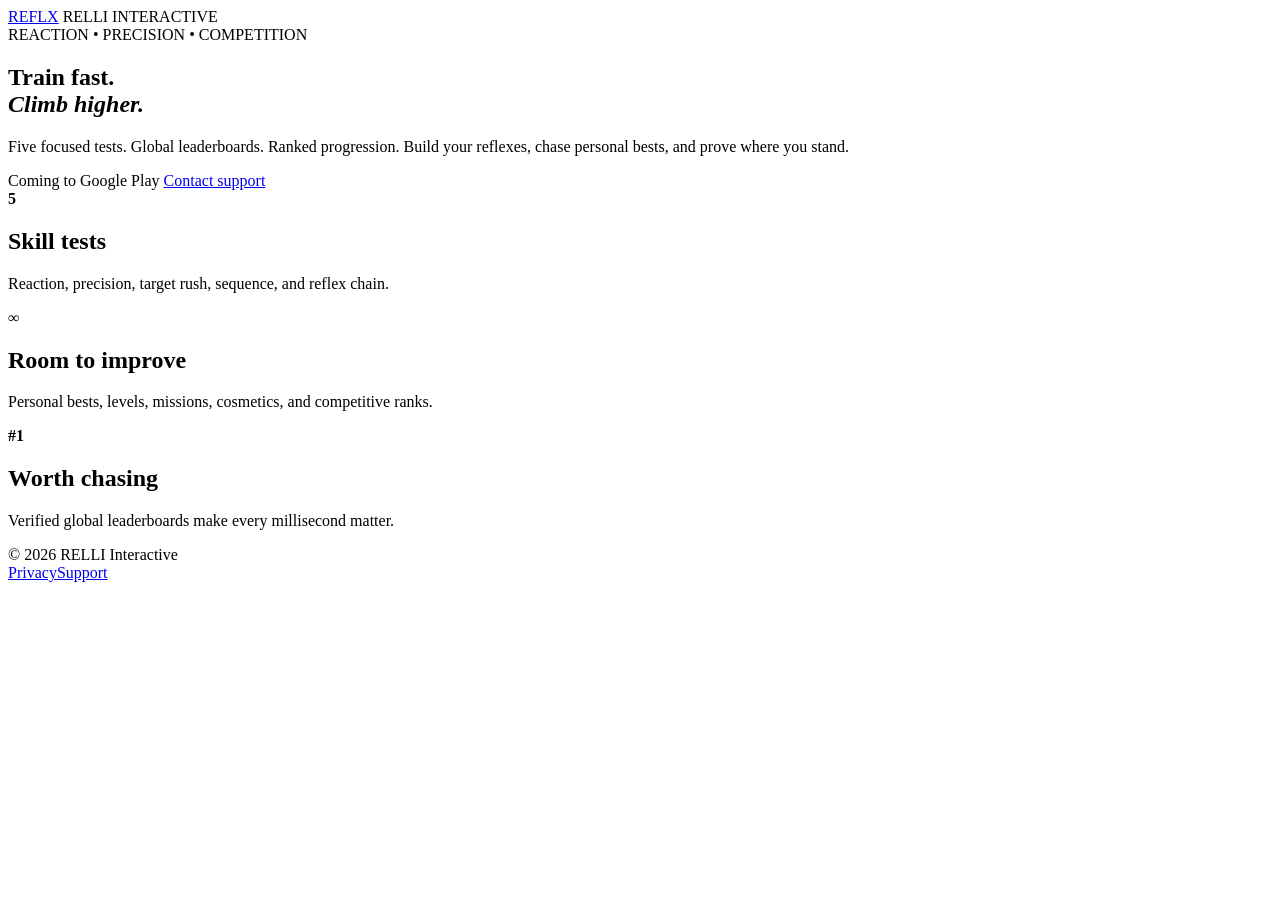
==== index.html @ db8effe2 "Launch REFLX website" ====
<!doctype html>
<html lang="en">
<head>
  <meta charset="utf-8">
  <meta name="viewport" content="width=device-width,-width, initial-scale=1">
  <meta name="description" content="REFLX is a competitive mobile reaction and precision trainer from RELLI Interactive.">
  <meta name="theme-color" content="#080912">
  <title>REFLX — Train Fast. Climb Higher.</title>
  <link rel="stylesheet" href="styles.css">
</head>
<body>
  <main class="shell">
    <nav>
      <a class="brand" href="index.html">REFLX</a>
      <span>RELLI INTERACTIVE</span>
    </nav>
    <section class="hero">
      <div class="eyebrow">REACTION • PRECISION • COMPETITION</div>
      <h1>Train fast.<br><em>Climb higher.</em></h1>
      <p>Five focused tests. Global leaderboards. Ranked progression. Build your reflexes, chase personal bests, and prove where you stand.</p>
      <div class="actions">
        <span class="button">Coming to Google Play</span>
        <a class="button secondary" href="mailto:reflx.support@proton.me">Contact support</a>
      </div>
    </section>
    <section class="features" aria-label="Features">
      <article><strong>5</strong><h2>Skill tests</h2><p>Reaction, precision, target rush, sequence, and reflex chain.</p></article>
      <article><strong>∞</strong><h2>Room to improve</h2><p>Personal bests, levels, missions, cosmetics, and competitive ranks.</p></article>
      <article><strong>#1</strong><h2>Worth chasing</h2><p>Verified global leaderboards make every millisecond matter.</p></article>
    </section>
  </main>
  <footer>
    <div class="shell footer-inner">
      <span>© 2026 RELLI Interactive</span>
      <div><a href="privacy.html">Privacy</a><a href="mailto:reflx.support@proton.me">Support</a></div>
    </div>
  </footer>
</body>
</html>
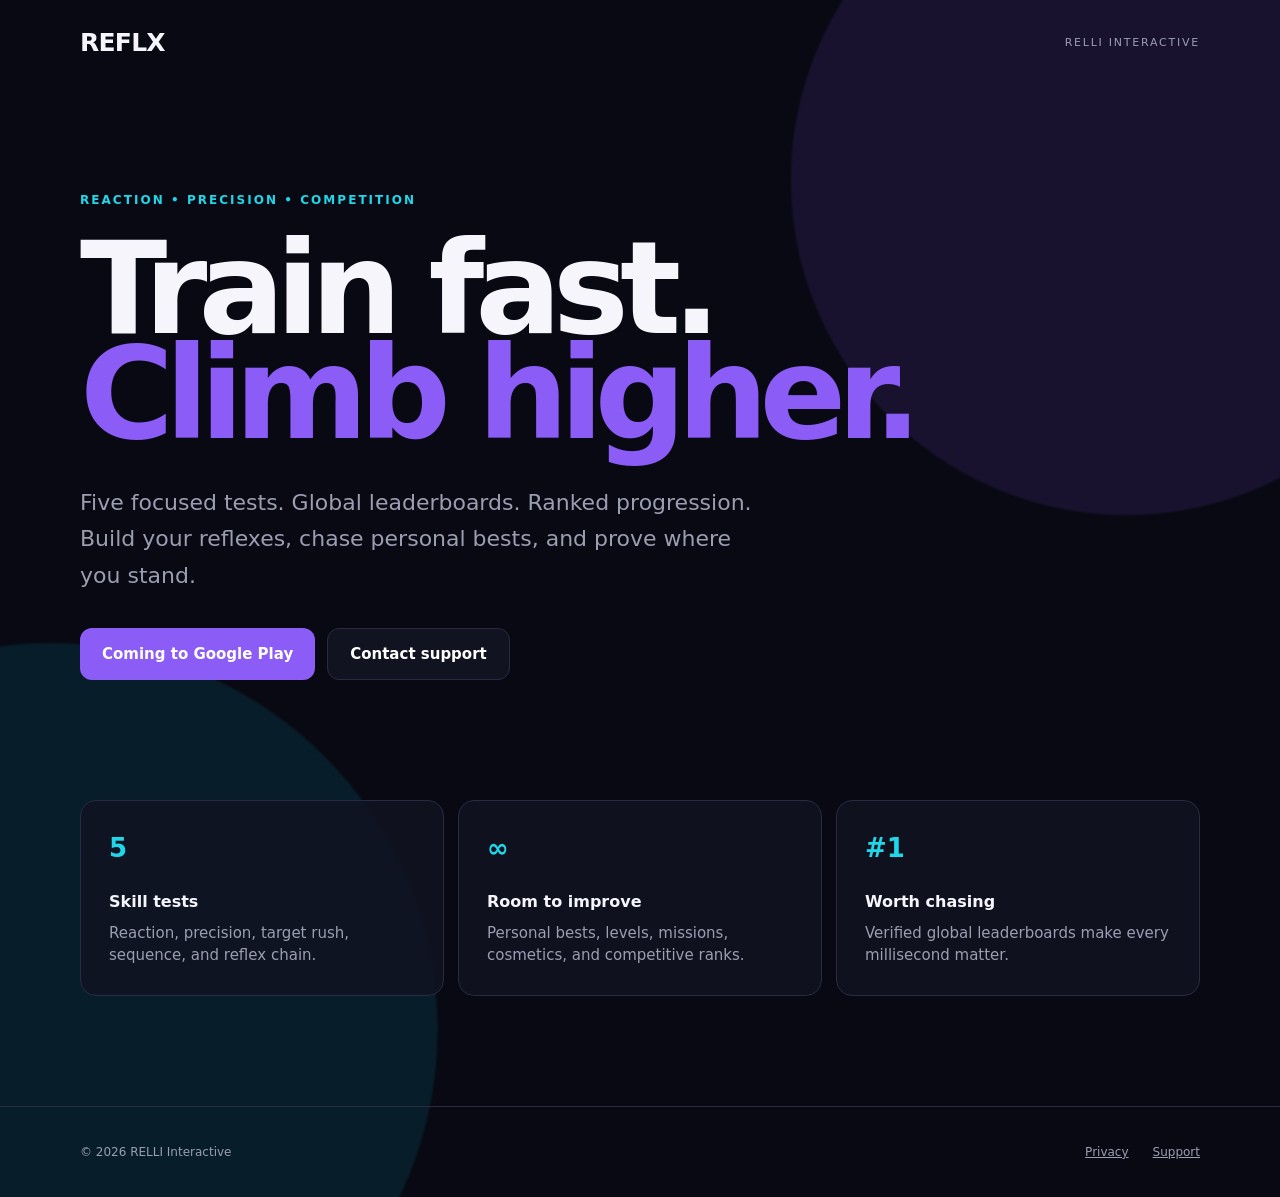
==== commit b9e749a5: "Fix mobile viewport metadata" ====
--- a/index.html
+++ b/index.html
@@ -2,7 +2,7 @@
 <html lang="en">
 <head>
   <meta charset="utf-8">
-  <meta name="viewport" content="width=device-width,-width, initial-scale=1">
+  <meta name="viewport" content="width=device-width, initial-scale=1">
   <meta name="description" content="REFLX is a competitive mobile reaction and precision trainer from RELLI Interactive.">
   <meta name="theme-color" content="#080912">
   <title>REFLX — Train Fast. Climb Higher.</title>
--- a/styles.css
+++ b/styles.css
@@ -0,0 +1,31 @@
+:root{color-scheme:dark;--bg:#080912;--panel:#111321;--line:#292b43;--text:#f5f5fb;--muted:#9b9db1;--purple:#8b5cf6;--cyan:#20d7e9}
+*{box-sizing:border-box}
+html{background:var(--bg)}
+body{margin:0;min-height:100vh;background:radial-gradient(circle at 88% 15%,#18122f 0 22%,transparent 22.2%),radial-gradient(circle at 4% 86%,#071d29 0 24%,transparent 24.2%),var(--bg);color:var(--text);font-family:Inter,system-ui,-apple-system,"Segoe UI",sans-serif;font-size:15px;line-height:1.5}
+.shell{width:min(1120px,calc(100% - 48px));margin:auto}
+nav{height:86px;display:flex;align-items:center;justify-content:space-between;font-size:11px;letter-spacing:.16em;color:var(--muted)}
+nav .brand{color:var(--text);font-size:25px;letter-spacing:-.03em;font-weight:800;text-decoration:none}
+.hero{padding:105px 0 120px;max-width:850px}
+.eyebrow{color:var(--cyan);font-weight:700;letter-spacing:.17em;font-size:12px}
+.hero h1{font-size:clamp(64px,10vw,132px);line-height:.82;letter-spacing:-.07em;margin:28px 0 38px}
+.hero h1 em{font-style:normal;color:var(--purple)}
+.hero p{max-width:690px;color:var(--muted);font-size:clamp(17px,2.1vw,22px);line-height:1.65}
+.actions{display:flex;gap:12px;margin-top:34px;flex-wrap:wrap}
+.button{display:inline-flex;align-items:center;min-height:52px;padding:0 22px;border-radius:12px;background:var(--purple);color:white;text-decoration:none;font-weight:700}
+.button.secondary{background:var(--panel);border:1px solid var(--line)}
+.features{display:grid;grid-template-columns:repeat(3,1fr);gap:14px;padding-bottom:110px}
+.features article{padding:28px;border:1px solid var(--line);border-radius:16px;background:rgba(17,19,33,.85)}
+.features strong{color:var(--cyan);font-size:26px}
+.features h2{font-size:16px;margin:22px 0 8px}
+.features p{color:var(--muted);margin:0}
+.document{max-width:760px;padding:70px 0 110px}
+.document .eyebrow{margin-bottom:22px}
+.document h1{font-size:clamp(42px,7vw,72px);letter-spacing:-.05em;margin:0 0 15px}
+.document .updated{color:var(--muted);margin-bottom:50px}
+.document h2{margin-top:38px;font-size:19px}
+.document p,.document li{color:var(--muted);line-height:1.75}
+.document a,footer a{color:inherit}
+footer{border-top:1px solid var(--line);color:var(--muted);font-size:12px}
+.footer-inner{min-height:90px;display:flex;justify-content:space-between;align-items:center}
+.footer-inner a{margin-left:24px}
+@media(max-width:700px){.shell{width:min(100% - 32px,1120px)}.hero{padding:74px 0 86px}.hero h1{font-size:58px}.features{grid-template-columns:1fr;padding-bottom:76px}.footer-inner{align-items:flex-start;flex-direction:column;justify-content:center;gap:10px}}
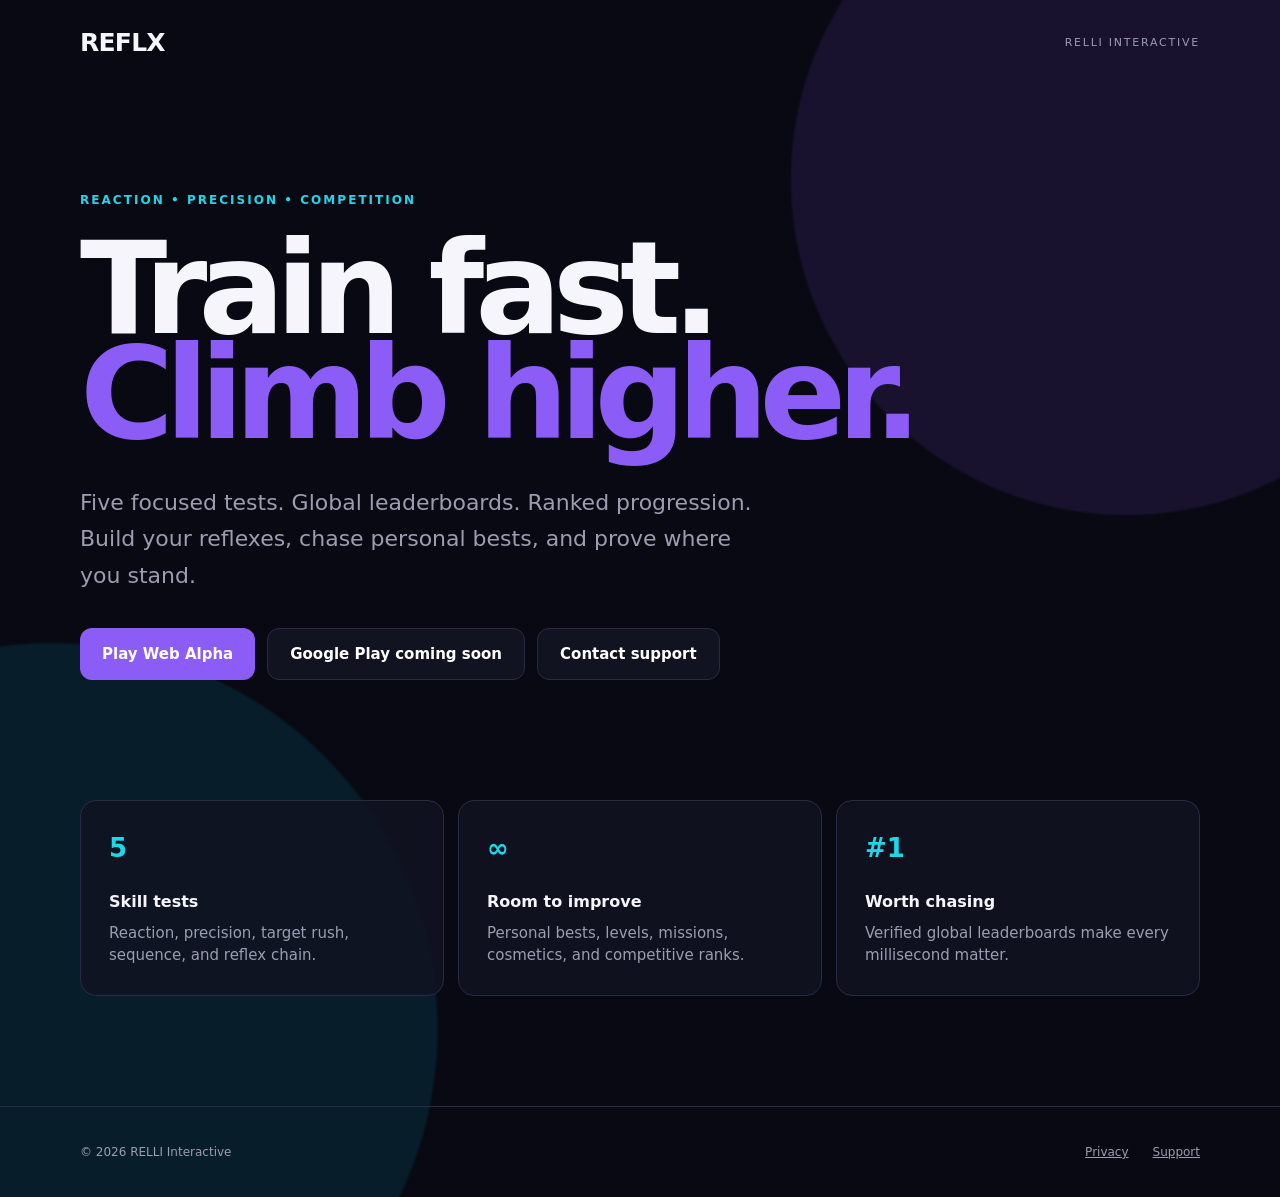
==== commit 4b885f91: "Link REFLX website to playable web alpha" ====
--- a/index.html
+++ b/index.html
@@ -19,7 +19,8 @@
       <h1>Train fast.<br><em>Climb higher.</em></h1>
       <p>Five focused tests. Global leaderboards. Ranked progression. Build your reflexes, chase personal bests, and prove where you stand.</p>
       <div class="actions">
-        <span class="button">Coming to Google Play</span>
+        <a class="button" href="https://m0tiv.itch.io/reflx" target="_blank" rel="noopener">Play Web Alpha</a>
+        <span class="button secondary">Google Play coming soon</span>
         <a class="button secondary" href="mailto:reflx.support@proton.me">Contact support</a>
       </div>
     </section>
